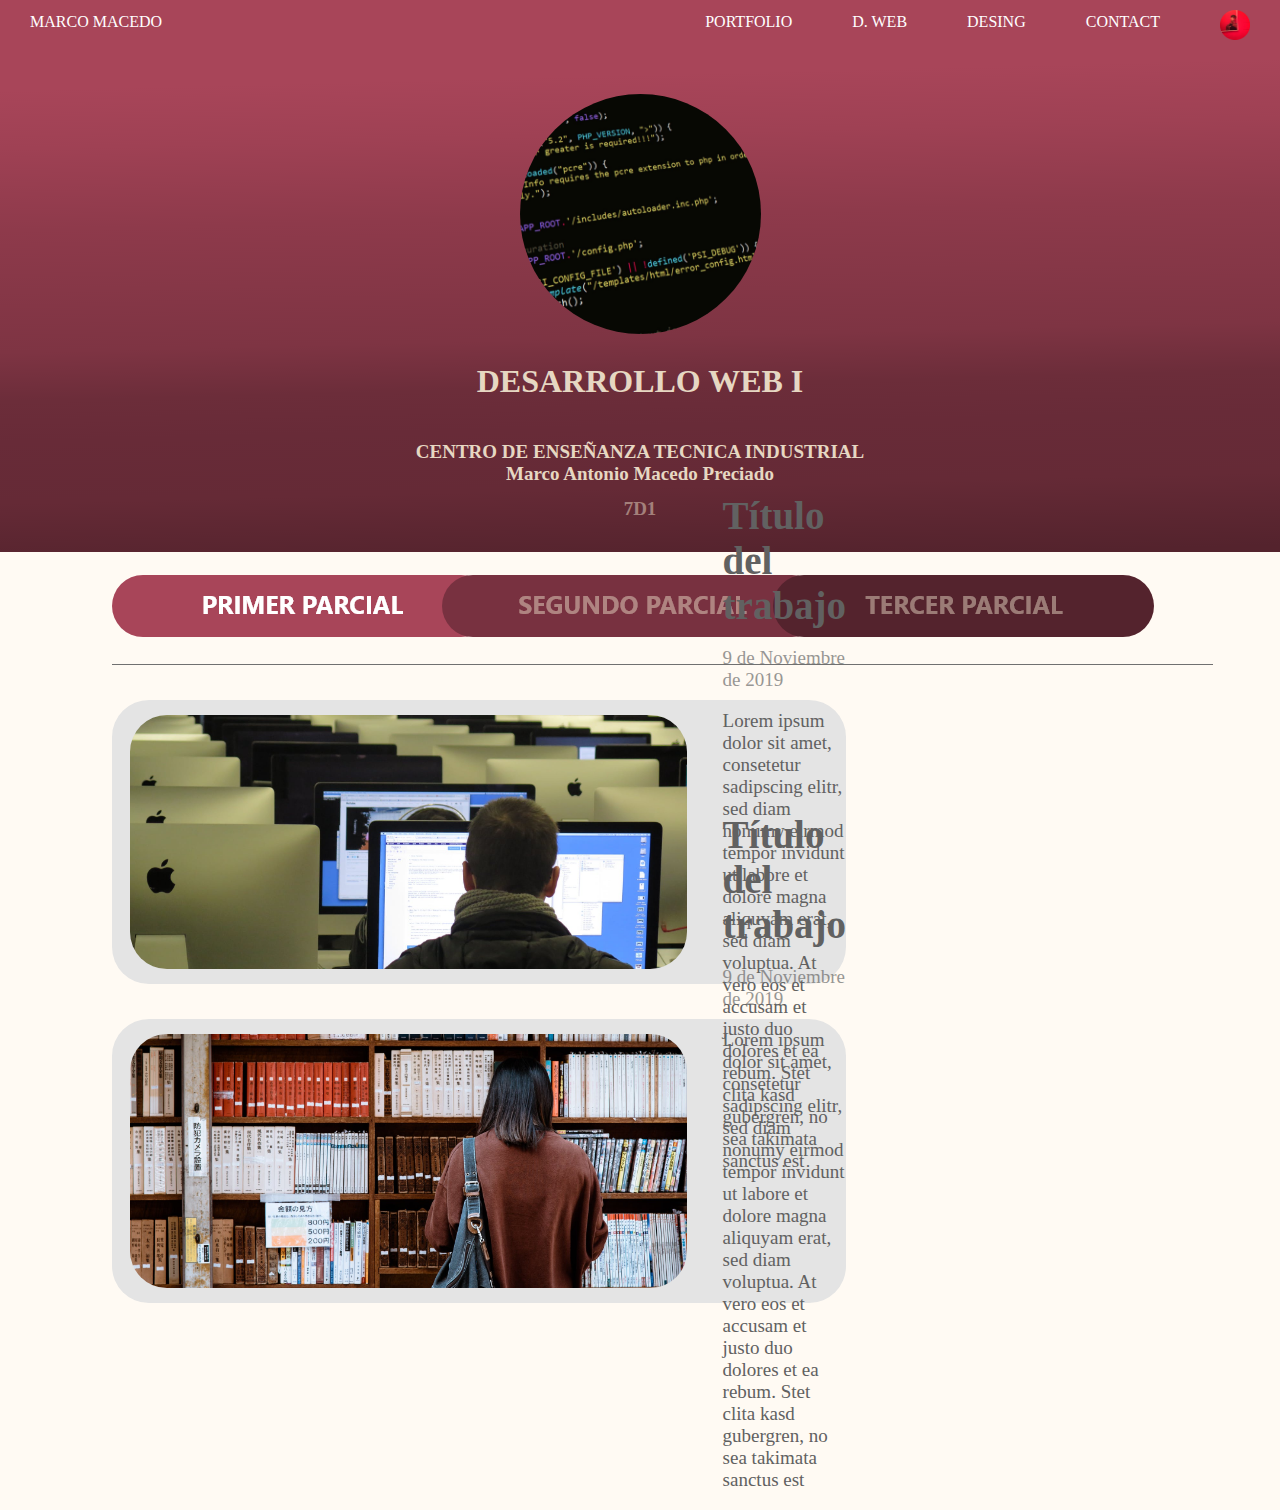
==== d_web.html @ f5792037 "First stable version" ====
<!DOCTYPE html>
<html lang="en" dir="ltr">
  <head>
    <meta charset="utf-8">
    <title>DESARROLLO WEB I</title>
    <link rel="stylesheet" href="dw_styles.css">
  </head>
  <body>
    <header class="header">
        <nav>
          <ol>
            <li class="li_name">
              <a> MARCO MACEDO </a>
            </li>
            <div class="header_right">

            <li>
              <a> PORTFOLIO </a>
            </li>
            <li>
              <a href="#"> D. WEB </a>
            </li>
            <li>
              <a> DESING </a>
            </li>
            <li>
              <a> CONTACT </a>
            <li>
              <figure>
                <img src="resources/me.png" alt="imagen" class="me_small">
               </figure>
            </li>
            </div>
          </ol>
        </nav>
    </header>
    <hero>
      <div class="hero_top">
        <figure class="img_page">
          <img src="resources/web.png" alt="Code image">
        </figure>
        <h1>Desarrollo web i</h1>
        <h2>Centro de Enseñanza Tecnica Industrial</h2>
        <h3>Marco Antonio Macedo Preciado </h3>
        <h4>7D1</h4>
      </div>
    </hero>
    <div class="partial_section">
    <nav>
      <a href="#" class="boton1"><img src="resources/p1.png" alt="Primer parcial"></a>
      <a href="#" class="boton2"><img src="resources/p2.png" alt="Segundo parcial"></a>
      <a href="#" class="boton3"><img src="resources/p3.png" alt="Tercer parcial"></a>
    </nav>
    </div>
   <div class="works_section">
     <a href=""><article class="card">
      <div class="card_right">
       <a href="#"><div class="post_image" style="background-image: url(resources/frame.jpeg);"></div></a>
       </div>
       <div class="card_left">
       <h2><a href="#">Título del trabajo </a> </h2>
       <a href="#"><p class="date"><time datetime="09-11-2019">
         9 de Noviembre de 2019</time></p></a>
      <p>Lorem ipsum dolor sit amet, consetetur sadipscing elitr, sed diam nonumy eirmod tempor invidunt ut labore et dolore magna aliquyam erat, sed diam voluptua. At vero eos et accusam et justo duo dolores et ea rebum. Stet clita kasd gubergren, no sea takimata sanctus est
      </p>
      </div>
      </article></a>

      <a href=""><article class="card">
       <div class="card_right">
        <a href="#"><div class="post_image" style="background-image: url(resources/program.jpeg);"></div></a>
        </div>
        <div class="card_left">
        <h2><a href="#">Título del trabajo </a> </h2>
        <a href="#"><p class="date"><time datetime="09-11-2019">
          9 de Noviembre de 2019</time></p></a>
       <p>Lorem ipsum dolor sit amet, consetetur sadipscing elitr, sed diam nonumy eirmod tempor invidunt ut labore et dolore magna aliquyam erat, sed diam voluptua. At vero eos et accusam et justo duo dolores et ea rebum. Stet clita kasd gubergren, no sea takimata sanctus est
       </p>
       </div>
       </article></a>
   </div>
  </body>
</html>
---- dw_styles.css ----
figure{
  margin-block-start: 0px;
margin-block-end: 0px;
margin-inline-start: 0px;
margin-inline-end: 0px;
}
h1,h2,h3,h4,h5,h6 {
  margin-block-start: 0;
    margin-block-end: 0;
    margin-inline-start: 0px;
    margin-inline-end: 0px;
    font-weight: normal;
}
a{
color:inherit;
text-decoration: none;
text-decoration-line: none;
text-decoration-style: initial;
text-decoration-color: initial;

}
body{
  margin: 0px 0px;
  background-color: #FFFAF3;
}
.header{
  background-color: #A84559;
  height: 50px;
}
.header_right{
    display: flex;
    align-items: center;
}
.header_right ol,li{
  justify-content:space-between;
}
.header ol{
  color: white;
  display: flex;
  margin-inline-start: 0;
  margin-inline-end: 0;
  margin-block-start: 0px;
  margin-block-end: 0;
  padding: 0;
  justify-content:space-between;
  align-items: center;
}
.header a{
  color: white;
    cursor: pointer;
    text-decoration: none;
    text-decoration-line: none;
    text-decoration-style: initial;
    text-decoration-color: initial;
}
.header li {
  margin: 0px 30px;
}
.header li, ol{
  list-style: none;
}
.header figure{
  margin-inline-start: 0;
  margin-inline-end: 0;
  margin-block-start: 0px;
  margin-block-end: 0;
}
.li_name{
  margin: 0px 0px 0px 20px;
}
.me_small{
  height: 30px;
  width: 30px;
  margin-top: 10px;
}
.hero_top{
  background-image: url(resources/red_hero_back.png);
  background-repeat: no-repeat;
  background-size: cover;
  color: #E6D7C2;
  display: flex;
  flex-direction: column;
  align-items: center;
  height: 502px;
}
.hero_top h1{
  text-transform: uppercase;
  font-weight: bold;
  font-size: 32px;
  margin-bottom: 41px;
}
.hero_top h2{
  text-transform: uppercase;
  font-weight: bold;
  font-size: 19px;
  /* margin-bottom: 20px; */
}
.hero_top h3{
  font-weight: bold;
  font-size: 19px;
  margin-bottom: 13px;
}
.hero_top h4{
  font-weight: bold;
  font-size: 19px;
  opacity: 0.5;
  margin-bottom: 45px;
}
.img_page{
  margin: 44px 0px 25px 0px;
}
.partial_section{
  display: flex;
  align-items: center;

  height: 112px;
  margin-left: 112px;
  margin-right: 67px;
  border-bottom-style: solid;
  border-bottom-color: #707070;
  border-bottom-width: 1px;
}
.boton2, .boton3{
  margin-left: -54px;
}
.works_section{
  margin-left: 112px;
  margin-right: 434px;
}
.card{
  background-color: #E4E4E4;
  height: 284px;
  margin-top: 35px;
  display: flex;
  align-items: center;
  border-radius: 37px;
}
.card h2{
  color:#616161;
  font-size: 39px;
  font-weight: bold;
}
.date{
  color: #616161;
  font-size: 19px;
  font-weight: regular;
  opacity: .65;
}
.card p{
  font-size: 19px;
  color:#616161;
  font-weight: regular;
}
div.post_image {
    height: 254.37px;
    width: 556.6px;
    background-repeat: no-repeat;
    background-position: 50%;
    border-radius: 37px;
    background-size: 100% auto;
      margin-left: 18px;

}
.card_left{
  margin-left: 36px;
}
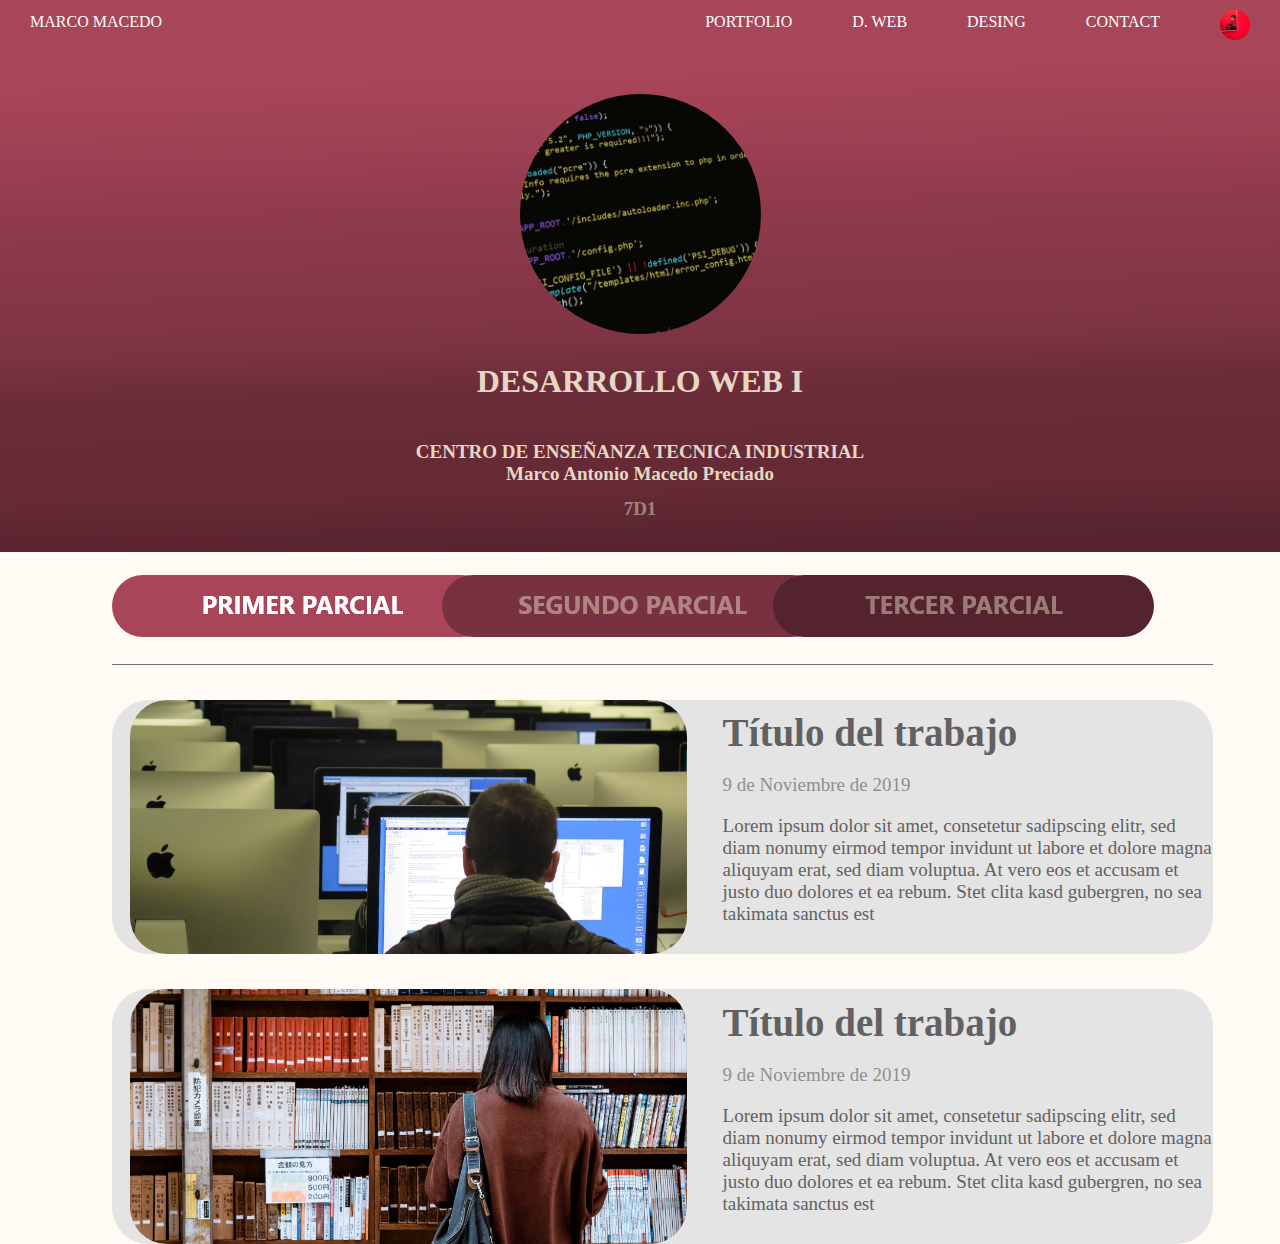
==== commit 63d7beca: "Agregados articulos y corregidos errores" ====
--- a/d_web.html
+++ b/d_web.html
@@ -10,15 +10,15 @@
         <nav>
           <ol>
             <li class="li_name">
-              <a> MARCO MACEDO </a>
+              <a href="index.html"> MARCO MACEDO </a>
             </li>
             <div class="header_right">
 
             <li>
-              <a> PORTFOLIO </a>
+              <a href="index.html"> PORTFOLIO </a>
             </li>
             <li>
-              <a href="#"> D. WEB </a>
+              <a href="d_web.html"> D. WEB </a>
             </li>
             <li>
               <a> DESING </a>
@@ -53,13 +53,13 @@
     </nav>
     </div>
    <div class="works_section">
-     <a href=""><article class="card">
+     <a href="articles/one.html"><article class="card">
       <div class="card_right">
-       <a href="#"><div class="post_image" style="background-image: url(resources/frame.jpeg);"></div></a>
+       <a href="articles/one.html"><div class="post_image" style="background-image: url(resources/frame.jpeg);"></div></a>
        </div>
        <div class="card_left">
-       <h2><a href="#">Título del trabajo </a> </h2>
-       <a href="#"><p class="date"><time datetime="09-11-2019">
+       <h2><a href="articles/one.html">Título del trabajo </a> </h2>
+       <a href="articles/one.html"><p class="date"><time datetime="09-11-2019">
          9 de Noviembre de 2019</time></p></a>
       <p>Lorem ipsum dolor sit amet, consetetur sadipscing elitr, sed diam nonumy eirmod tempor invidunt ut labore et dolore magna aliquyam erat, sed diam voluptua. At vero eos et accusam et justo duo dolores et ea rebum. Stet clita kasd gubergren, no sea takimata sanctus est
       </p>
--- a/dw_styles.css
+++ b/dw_styles.css
@@ -125,11 +125,11 @@
 }
 .works_section{
   margin-left: 112px;
-  margin-right: 434px;
+  margin-right: 67px;
 }
 .card{
   background-color: #E4E4E4;
-  height: 284px;
+  /* height: 284px; */
   margin-top: 35px;
   display: flex;
   align-items: center;
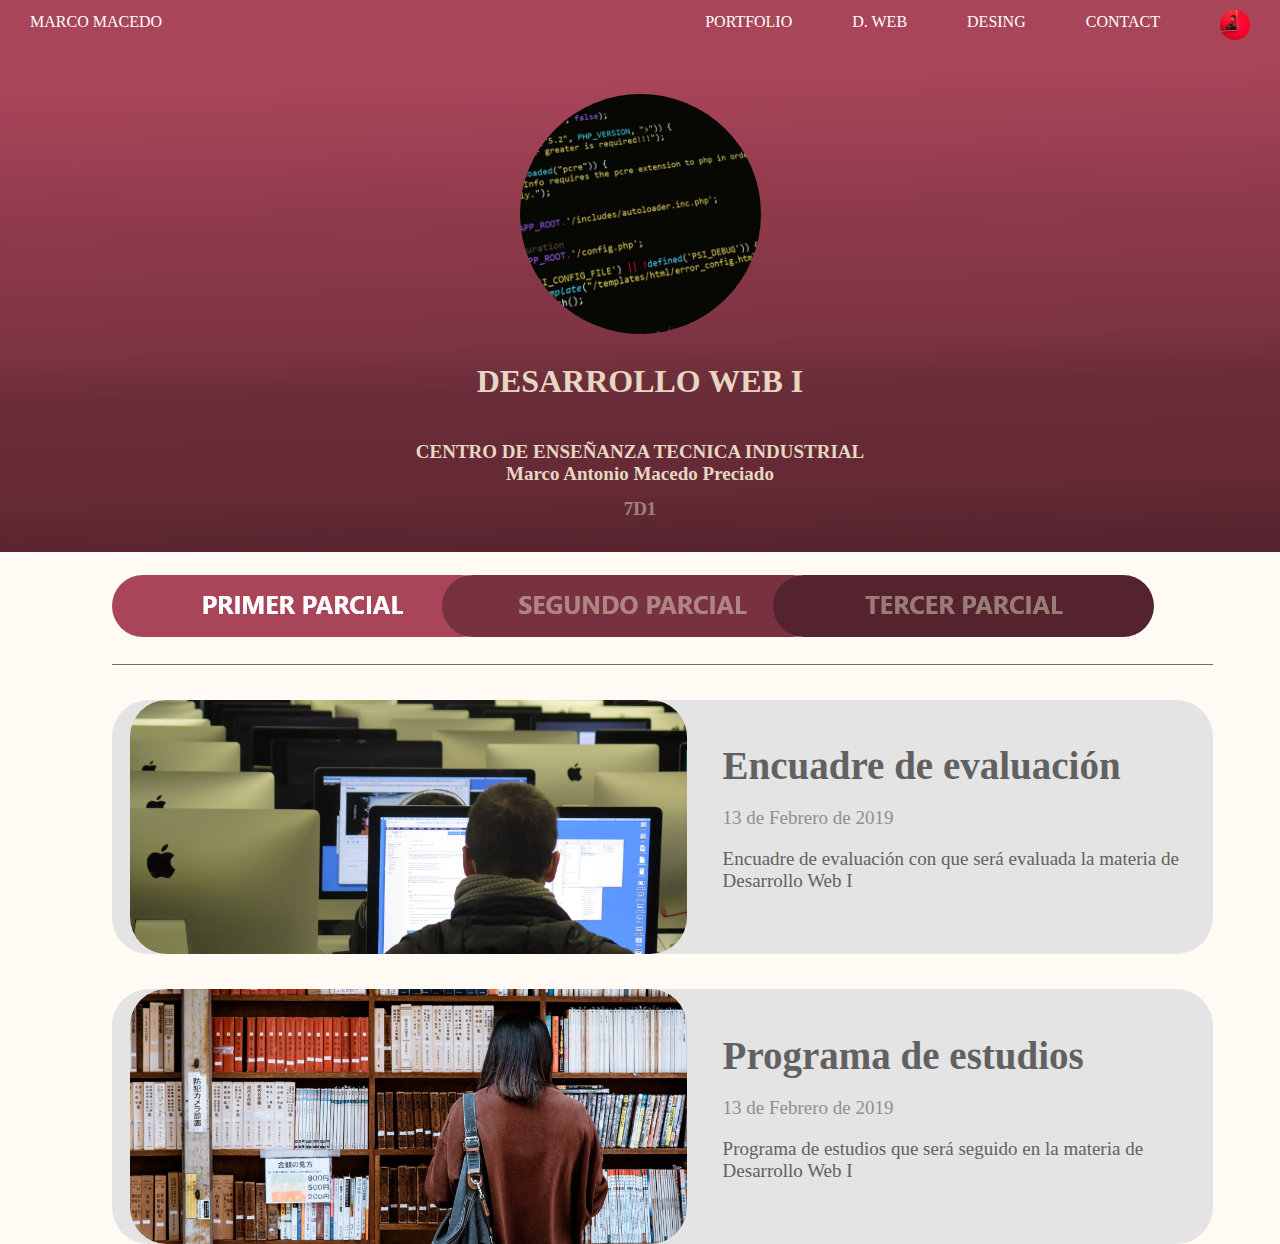
==== commit c7898f89: "Añadiendo articulos" ====
--- a/d_web.html
+++ b/d_web.html
@@ -58,24 +58,22 @@
        <a href="articles/one.html"><div class="post_image" style="background-image: url(resources/frame.jpeg);"></div></a>
        </div>
        <div class="card_left">
-       <h2><a href="articles/one.html">Título del trabajo </a> </h2>
-       <a href="articles/one.html"><p class="date"><time datetime="09-11-2019">
-         9 de Noviembre de 2019</time></p></a>
-      <p>Lorem ipsum dolor sit amet, consetetur sadipscing elitr, sed diam nonumy eirmod tempor invidunt ut labore et dolore magna aliquyam erat, sed diam voluptua. At vero eos et accusam et justo duo dolores et ea rebum. Stet clita kasd gubergren, no sea takimata sanctus est
-      </p>
+       <h2><a href="articles/one.html">Encuadre de evaluación </a> </h2>
+       <a href="articles/one.html"><p class="date"><time datetime="13-02-2019">
+         13 de Febrero de 2019</time></p></a>
+      <p>Encuadre de evaluación con que será evaluada la materia de Desarrollo Web I</p>
       </div>
       </article></a>
 
       <a href=""><article class="card">
        <div class="card_right">
-        <a href="#"><div class="post_image" style="background-image: url(resources/program.jpeg);"></div></a>
+        <a href="articles/two.html"><div class="post_image" style="background-image: url(resources/program.jpeg);"></div></a>
         </div>
         <div class="card_left">
-        <h2><a href="#">Título del trabajo </a> </h2>
-        <a href="#"><p class="date"><time datetime="09-11-2019">
-          9 de Noviembre de 2019</time></p></a>
-       <p>Lorem ipsum dolor sit amet, consetetur sadipscing elitr, sed diam nonumy eirmod tempor invidunt ut labore et dolore magna aliquyam erat, sed diam voluptua. At vero eos et accusam et justo duo dolores et ea rebum. Stet clita kasd gubergren, no sea takimata sanctus est
-       </p>
+        <h2><a href="articles/two.html">Programa de estudios </a> </h2>
+        <a href="articles/two.html"><p class="date"><time datetime="13-02-2019">
+          13 de Febrero de 2019</time></p></a>
+       <p>Programa de estudios que será seguido en la materia de Desarrollo Web I</p>
        </div>
        </article></a>
    </div>
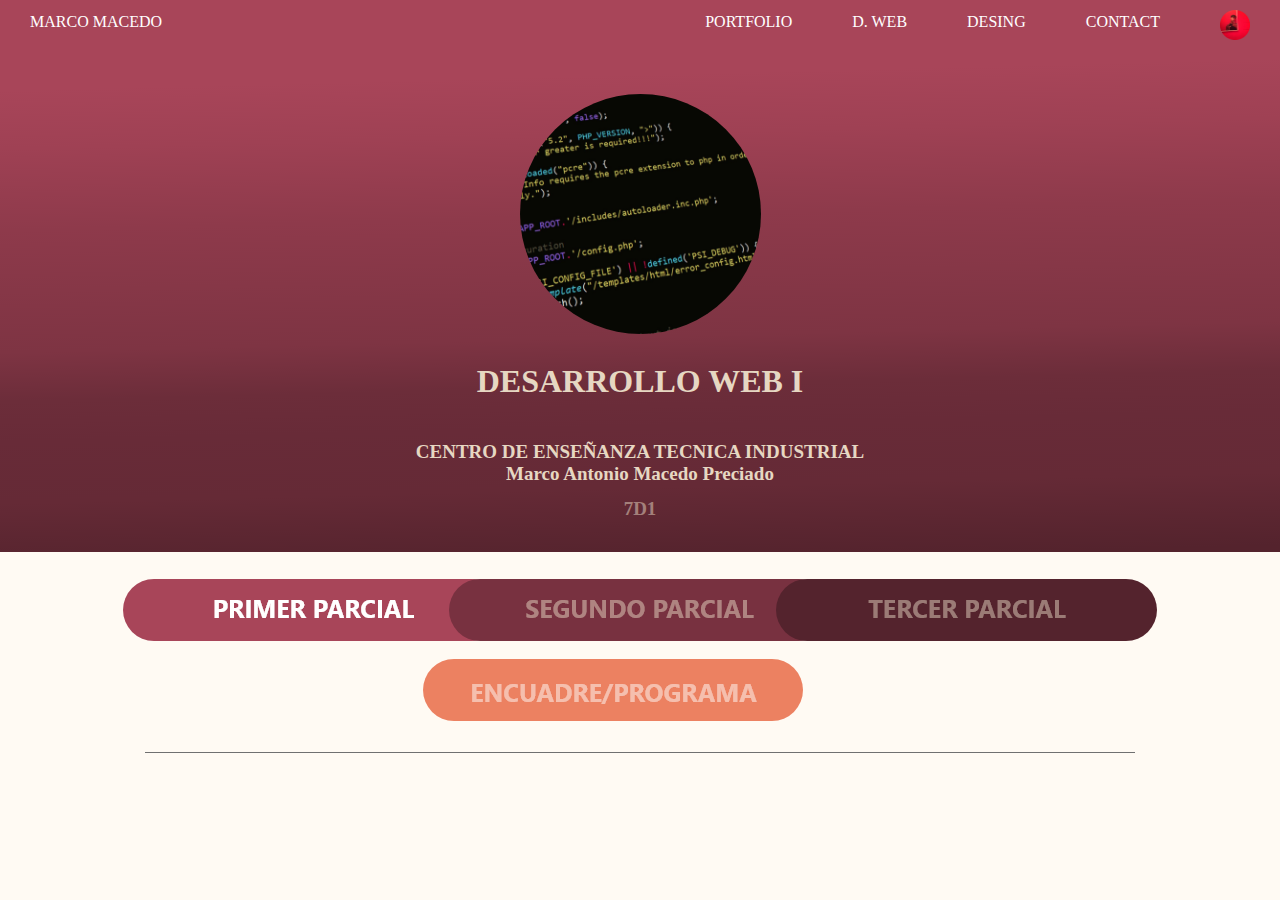
==== commit 99610cb4: "Encuadre y botones corregidos" ====
--- a/d_web.html
+++ b/d_web.html
@@ -45,13 +45,23 @@
         <h4>7D1</h4>
       </div>
     </hero>
-    <div class="partial_section">
-    <nav>
+    <nav class="sections">
+      <div class="boton_section">
+
+      <div class="partial_section">
+
       <a href="#" class="boton1"><img src="resources/p1.png" alt="Primer parcial"></a>
       <a href="#" class="boton2"><img src="resources/p2.png" alt="Segundo parcial"></a>
       <a href="#" class="boton3"><img src="resources/p3.png" alt="Tercer parcial"></a>
+
+      </div>
+      <div class="program">
+          <a href="articles/programa.html" class="boton3"><img src="resources/encuadre.png" alt="Encuadre/Progama"></a>
+      </div>
+      </div>
     </nav>
-    </div>
+
+<!--
    <div class="works_section">
      <a href="articles/one.html"><article class="card">
       <div class="card_right">
@@ -77,5 +87,6 @@
        </div>
        </article></a>
    </div>
+ -->
   </body>
 </html>
--- a/dw_styles.css
+++ b/dw_styles.css
@@ -109,19 +109,37 @@
 .img_page{
   margin: 44px 0px 25px 0px;
 }
+.sections{
+  display: flex;
+justify-content: center;
+}
+.boton_section{
+  margin-left: 141px;
+  margin-right: 141px;
+  border-bottom-style: solid;
+  border-bottom-color: #707070;
+  border-bottom-width: 1px;
+      width: 990px;
+}
 .partial_section{
   display: flex;
   align-items: center;
+ justify-content: center;
+ margin-top: 27px;
+}
+.program {
+  display: flex;
+  align-items: center;
+  justify-content: center;
+  margin-top: 13.5px;
+  margin-bottom: 27px;
+}
 
-  height: 112px;
-  margin-left: 112px;
-  margin-right: 67px;
-  border-bottom-style: solid;
-  border-bottom-color: #707070;
-  border-bottom-width: 1px;
-}
 .boton2, .boton3{
   margin-left: -54px;
+}
+.partial_section boton4{
+
 }
 .works_section{
   margin-left: 112px;
